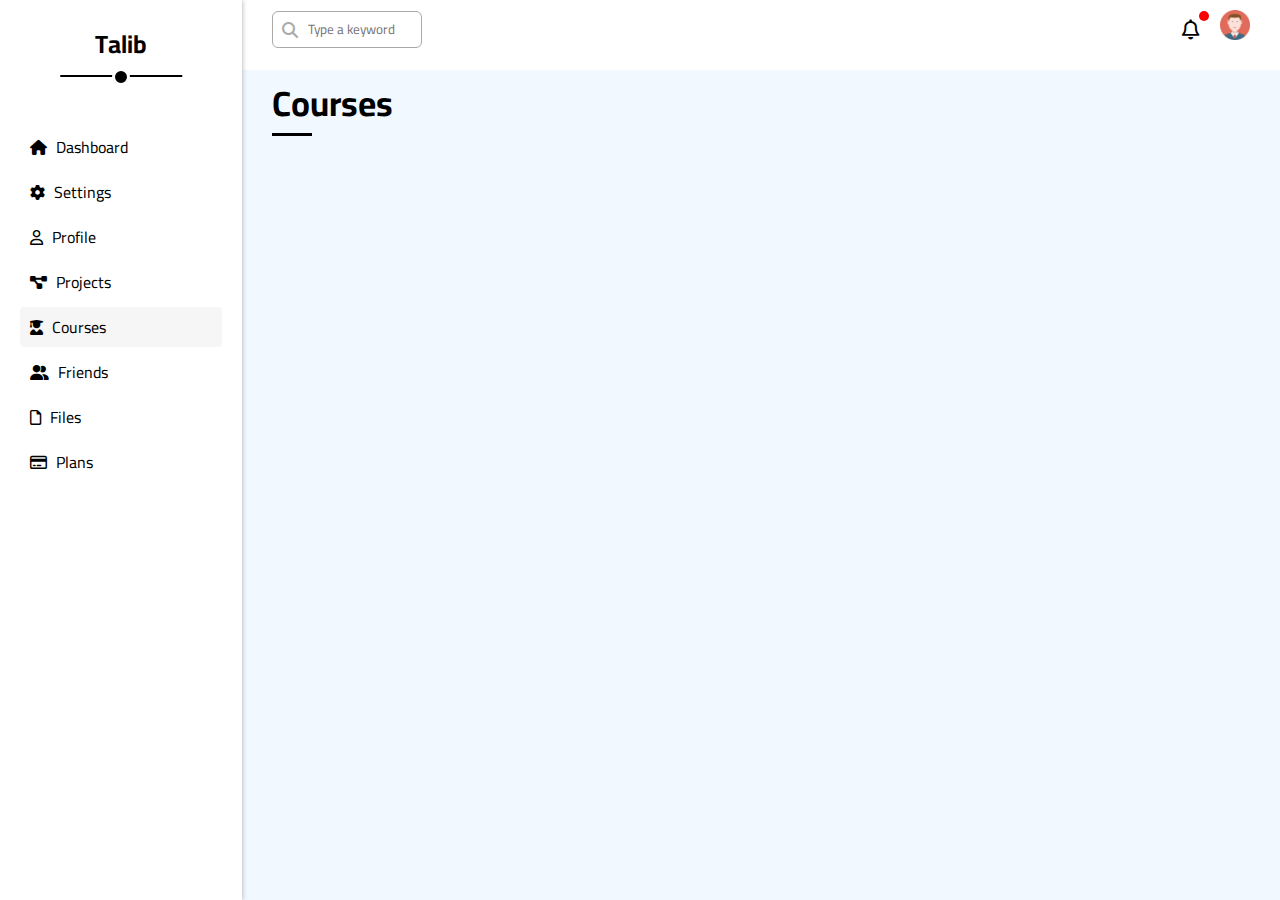
==== courses.html @ 5d0ced32 "Add files via upload" ====
<!DOCTYPE html>
<html lang="en">

<head>
    <meta charset="UTF-8">
    <meta http-equiv="X-UA-Compatible" content="IE=edge">
    <meta name="viewport" content="width=device-width, initial-scale=1.0">
    <!-- SEO -->
    <meta name="description" content="Get all of the best movies, TV shows, and sports channels
         from the BBC, ITV, CBS, FOX, etc. Our list of top UK and US live 
         streams for online TV, via your PC, tablet, mobile, or Xbox. ">
    <!-- FONT AWESOME -->
    <link rel="stylesheet" href="./css/all.min.css">
    <!-- GOOGLE FONT -->
    <link rel="preconnect" href="https://fonts.googleapis.com">
    <link rel="preconnect" href="https://fonts.gstatic.com" crossorigin>
    <link href="https://fonts.googleapis.com/css2?family=Cairo:wght@200;300;400;500;600;700;800;900;1000&display=swap"
        rel="stylesheet">
    <!-- CSS FILE -->
    <link rel="stylesheet" href="./css/style.css">
    <title>Dashboard</title>
</head>

<body>
    <!--  HEADER -->
        <header>
                <div class="search-bar">
                    <i class="fa-solid fa-magnifying-glass"></i>
                    <input type="text" placeholder="Type a keyword">
                </div>
                <div class="noti">
                    <a href="">
                        <i class="fa-regular fa-bell"></i>
                    </a>
                    <a href="">
                        <img style="width: 30px;" src="images/avatar.png" alt="">
                    </a>

                </div>
        </header>
    <!--  HEADER -->

     <!-- ASIDE -->
        <aside>
                    <a href="#" class="logo">talib</a>
                    <ul class="nav">
                        <li>
                            <a href="index.html">
                                <i class="fa-solid fa-house"></i>
                                <span>dashboard</span>
                                </a>
                        </li>
                        <li>
                            <a href="settings.html">
                                <i class="fa-solid fa-gear"></i>
                                <span>settings</span>
                            </a>
                        </li>
                        <li>
                            <a href="profile.html">
                                <i class="fa-regular fa-user"></i>
                                <span>profile</span>
                            </a>
                        </li>
                        <li>
                            <a href="projects.html">
                                <i class="fa-solid fa-diagram-project"></i>
                                <span>projects</span>
                            </a>
                        </li>
                        <li class="active">
                            <a href="courses.html">
                                <i class="fa-solid fa-user-graduate"></i>
                                <span>courses</span>
                            </a>
                        </li>
                        <li>
                            <a href="friends.html">
                                <i class="fa-solid fa-user-group"></i>
                                <span>friends</span>
                            </a>
                        </li>
                        <li>
                            <a href="files.html">
                                <i class="fa-regular fa-file"></i>
                                <span>files</span>
                            </a>
                        </li>
                        <li>
                            <a href="plans.html">
                                <i class="fa-regular fa-credit-card"></i>
                                <span>plans</span>
                            </a>
                        </li>
                    </ul>
        </aside>
    <!-- ASIDE -->        

    <!-- MAIN -->
    <main>
        <h1>courses</h1>
    </main>
    <!-- MAIN -->

    <!-- FOOTER -->
    
    <!-- FOOTER -->

</body>

</html>
---- css/style.css ----
/* variales */
:root {
    --main-bg: rgba(0, 119, 255, 0.055) ;
    --blue-color: #0075ff;
    --blue-alt-color: #0d69d5;
    --orange-color: #f59e0b;
    --green-color: #22c55e;
    --red-color: #f44336;
    --grey-color: #888;
    --p-color: #888;
    --eee-color: #eee;
    --main-transition: .6s ease ;
}

/* Go to Top */
@media (min-width:1440px) {
    .go-up a {
        display: flex;
        justify-content: center;
        align-items: center;
        color: white;
        background-color: var(--mainColor);
        width: 40px;
        height: 40px;
        position: fixed;
        right: 30px;
        bottom: 10px;
        border-radius: 50%;
        -webkit-border-radius: 50%;
        -moz-border-radius: 50%;
        -ms-border-radius: 50%;
        -o-border-radius: 50%;
    }
    .go-up a  i {
        color: white;
        font-size: 20px;
    }
}
@media (max-width:1439px) {
    .go-up a  i {
        display: none;
    }
}
/* Go to Top */

/* global rules */
* {
    box-sizing: border-box;
    margin: 0;
    padding: 0;
    font-family: 'Cairo', sans-serif;
}

html {
    scroll-behavior: smooth;
}

a {
    text-decoration: none;
}

ul {
    list-style: none;
}

input,
textarea {
    outline: none;
    border: none;
    resize: none;
}

::-webkit-scrollbar {
    width: 15px;
}
::-webkit-scrollbar-track {
    background-color: white;
}
::-webkit-scrollbar-thumb {
    background-color: var(--blue-color);
    transition: var(--main-transition);
    -webkit-transition: var(--main-transition);
    -moz-transition: var(--main-transition);
    -ms-transition: var(--main-transition);
    -o-transition: var(--main-transition);
}
::-webkit-scrollbar-thumb:hover {
    background-color: var(--blue-alt-color);
}

/* component */

body {
    display: grid;
    grid-template-columns: repeat(10 , auto);
    grid-template-rows: repeat(auto-fill , 70px);
}

/* header */
header {
    display: flex;
    align-items: center;
    justify-content: space-between;
    grid-area: 1/2/2/11;
    padding: 10px 30px;
    height: fit-content;
    background-color: white;
}
@media (max-width:580px) {
    header {
        padding: 10px 10px;
    }
}
header .search-bar {
    position: relative;
}
header .search-bar i {
    position: absolute;
    left: 10px;
    top: 50%;
    transform: translateY(-50%);
    z-index: 10;
    -webkit-transform: translateY(-50%);
    -moz-transform: translateY(-50%);
    -ms-transform: translateY(-50%);
    -o-transform: translateY(-50%);
    color: #aaa;
}
header .search-bar input {
    border-radius: 6px;
    -webkit-border-radius: 6px;
    -moz-border-radius: 6px;
    -ms-border-radius: 6px;
    -o-border-radius: 6px;
    border: 1px solid #aaa;
    outline: none;
    padding: 5px 5px 5px 35px;
    position: relative;
    transition: .5s ease;
    -webkit-transition: .5s ease;
    -moz-transition: .9s ease;
    -ms-transition: .5s ease;
    -o-transition: .5s ease;
    background-color: white;
    width: 150px;
}
@media (min-width:390px) {
    header .search-bar input:focus {
        width: 200px;  
    }
}
header .search-bar input:focus::placeholder {
    color: transparent;
}
header .noti {
    display: flex;
    align-items: center;
}
header .noti a:first-child {
    text-decoration: none;
    color: black;
    font-size: 20px;
    position: relative;
}
header .noti a:first-child::before {
    content: "";
    position: absolute;
    right: -50%;
    top: 0;
    width: 10px;
    height: 10px;
    background-color: red;
    border-radius: 50%;
    -webkit-border-radius: 50%;
    -moz-border-radius: 50%;
    -ms-border-radius: 50%;
    -o-border-radius: 50%;
}
header .noti a img {
    margin-left: 20px;
}
/* header */

/* aside */
aside {
    grid-area: 1/1/11/2;
    padding: 20px;
    box-shadow: 0 0 5px #aaa;
    min-height: 100vh;
    position: relative;
    background-color: white;

}
@media (max-width:767px) {
    aside  {
        padding: 10px;
    }
}
aside a.logo  {
    position: relative;
    color: black;
    text-align: center;
    display: block;
    text-decoration: none;
    text-transform: capitalize;
    font-weight: bold;
    font-size: 25px;
    padding-bottom: 10px;
    margin-bottom: 50px;
}
@media (max-width:767px) {
    aside a.logo  {
        font-size: 14px;
        margin-bottom: 10px;
    }
}
aside a.logo::before,
aside a.logo::after {
    content: "";
    position: absolute;
    left: 50%;
    bottom: 0%;
    transform: translateX(-50%);
    -webkit-transform: translateX(-50%);
    -moz-transform: translateX(-50%);
    -ms-transform: translateX(-50%);
    -o-transform: translateX(-50%);
}
aside a.logo::before{
    width: 60%;
    height: 2px;
    background-color: black;
}
aside a.logo::after{
    width: 12px;
    height: 12px;
    border-radius: 50%;
    -webkit-border-radius: 50%;
    -moz-border-radius: 50%;
    -ms-border-radius: 50%;
    -o-border-radius: 50%;
    background-color: black;
    transform: translate(-50% , 50%);
    -webkit-transform: translate(-50% , 50%);
    -moz-transform: translate(-50% , 50%);
    -ms-transform: translate(-50% , 50%);
    -o-transform: translate(-50% , 50%);
    border: 3px solid white;
}
@media (max-width:767px) {
    aside a.logo::before,
    aside a.logo::after  {
        display: none;
    }
}
aside ul.nav li {
    margin-bottom: 5px;
}

aside ul.nav li a {
    display: block;
    width: 100%;
    height: 100%;
    color: black;
    text-transform: capitalize;
    padding: 5px 10px;
    transition: .5s;
    -webkit-transition: .5s;
    -moz-transition: .5s;
    -ms-transition: .5s;
    -o-transition: .5s;
    border-radius: 4px;
    -webkit-border-radius: 4px;
    -moz-border-radius: 4px;
    -ms-border-radius: 4px;
    -o-border-radius: 4px;
}
@media (max-width:767px) {
    aside ul.nav li a  {
        padding: 0;
        text-align: center;
        width: 70%;
        margin: auto;
    }
}
aside ul.nav li a:hover {
    background-color: #f6f6f6;
}
aside ul.nav li.active a {
    background-color: #f6f6f6;
}

@media (max-width:767px) {
    aside ul.nav li a span {
        display: none;
    }
}

aside ul.nav li a i {
    margin-right: 5px;
    font-size: 15px;
}
@media (max-width:767px) {
    aside ul.nav li a i {
        margin: 0;
    }
}
/* aside */

/* main */
main {
    grid-area: 2/2/11/11;
    padding: 0 30px;
    background-color: var(--main-bg);
    overflow: hidden;
}
@media (max-width:580px) {
    main {
        padding: 0 10px;
    }
}
main h1 {
    position: relative;
    text-transform: capitalize;
    width: fit-content;
    font-size: 35px;
    margin-bottom: 30px;
}
main h1::before {
    content: "";
    width: 40px;
    height: 3px;
    background-color: black;
    position: absolute;
    left: 0;
    bottom: 0;
}
/* main ( dash ) */
main.dash .container {
    display: grid;
    grid-template-columns: repeat(auto-fill,minmax(450px ,1fr));
    gap: 20px;
}
@media (max-width:580px) {
    main.dash .container {
        grid-template-columns: repeat(auto-fill,minmax(250px ,1fr)); 
    }
}
main.dash .box {
    background-color: white;
    overflow: hidden;
    position: relative;
}
main.dash .box .text {
    margin-bottom: 30px;
}
main.dash .box .text h2 {
    text-transform: capitalize;
    font-size: 25px;
}
@media (max-width:580px) {
    main.dash .box .text h2 {
        font-size: 20px;
    }  
}
main.dash .box .text span {
    text-transform: capitalize;
    color: var(--p-color);
}
/* welcome  */
main.dash .container .box div.welcome {
    display: flex;
    justify-content: space-between;
    background-color: var(--eee-color);
    padding: 20px 20px 5px ;
    position: relative;
}
main.dash .container .box .welcome img.welcome {
    max-width: 200px;
}
@media (max-width:580px) {
    main.dash .container .box .welcome img.welcome {
        display: none;
    }
}
main.dash .container .box .welcome img.avatar {
    max-width: 64px;
    position: absolute;
    top: calc(100% - 32px);
    border: 4px solid white;
    
}
@media (max-width:580px) {
    main.dash .container .box .welcome img.avatar {
        left: 50%;
        transform: translateX(-50%);
    }
}
main.dash .container .box .info  {
    display: flex;
    justify-content: space-around;
    flex-wrap: wrap;
    text-align: center;
    margin: 60px 0 20px;
    padding: 20px 0;
    border-top: 1px solid var(--eee-color);
    border-bottom: 1px solid var(--eee-color);
    text-transform: capitalize;
}
@media (max-width:580px) {
    main.dash .container .box .info {
        flex-direction: column;
        row-gap: 20px;
    }
}
main.dash .container .box .info .unit h4 {
    font-weight: 600;
    letter-spacing: 1px;
}
main.dash .container .box .info .unit span {
    color: var(--p-color);
    font-weight: 400;
}
@media (max-width:580px) {
    main.dash .container .box .info .unit span {
    text-align: center;
    display: block;
    }
}
main.dash .container .box > a {
    display: block;
    text-align: end;
    width: fit-content;
    padding: 0px 10px ;
    margin: 0 30px 10px auto ;
    text-transform: capitalize;
    color: white;
    background-color: var(--blue-color);
    transition: var(--main-transition);
    -webkit-transition: var(--main-transition);
    -moz-transition: var(--main-transition);
    -ms-transition: var(--main-transition);
    -o-transition: var(--main-transition);
}
main.dash .container .box > a:hover {
    background-color: var(--blue-alt-color);
}

/* welcome  */
/* quick draft */
main.dash .container .box form {
    display: flex;
    flex-direction: column;
}
main.dash .container .box form *{
    background-color: var(--eee-color);
    margin-bottom: 20px;
    padding: 5px 10px;
}
main.dash .container .box form textarea{
    min-height: 180px;
}
main.dash .container .box .save {
    margin-right: 0;
}
/* quick draft */
/* yearly targets */
main.dash .container .box .content {
    margin-bottom: 20px;
}
main.dash .container .box .content .card {
    display: flex;
    margin-bottom: 20px;
}
main.dash .container .box .content .card i {
    width: 80px;
    height: 80px;
    margin-right: 20px;
    font-size: 20px;
    font-weight: 900;
}
main.dash .container .box .content .card i.money {
    color: var(--blue-color);
    background-color: rgb(0 117 255 / 20%);
}
main.dash .container .box .content .card i.projects {
    color: var(--orange-color);
    background-color: rgb(245 158 11 / 20%);
}
main.dash .container .box .content .card i.team {
    color: var(--green-color);
    background-color: rgb(34 197 94 / 20%);
}
main.dash .container .box .content .card .yt-info {
    text-transform: capitalize;
    flex: 1;
}
main.dash .container .box .content .card .yt-info h3 {
    color: var(--p-color);
    font-size: 14px;
    font-weight: 600;
}
main.dash .container .box .content .card .yt-info span {
    display: block;
    font-weight: 700;
    font-size: 17px;
}

main.dash .container .box .content .card .yt-info .all {
    width: 100%;
    height: 5px;
}
main.dash .container .box .content .card .yt-info .all .some {
    position: relative;
    height: 100%;
}
main.dash .container .box .content .card .yt-info .all .some::before {
    content: attr(data-);
    position: absolute;
    right: -14px;
    top: -34px;
    padding: 0 5px;
    color: white;
    font-size: 12px;
    border-radius: 4px;
    -webkit-border-radius: 4px;
    -moz-border-radius: 4px;
    -ms-border-radius: 4px;
    -o-border-radius: 4px;
}
main.dash .container .box .content .card .yt-info .all .some[data-="80%"]::before{
    background-color: var(--blue-color);
}
main.dash .container .box .content .card .yt-info .all .some[data-="55%"]::before{
    background-color: var(--orange-color);
}
main.dash .container .box .content .card .yt-info .all .some[data-="75%"]::before{
    background-color: var(--green-color);
}
main.dash .container .box .content .card .yt-info .all .some::after {
    content: "";
    position: absolute;
    bottom: 7px;
    right: -4px;
    border-width: 5px;
    border-style: solid;
}
main.dash .container .box .content .card .yt-info .all .some[data-="80%"]::after{
    border-color: var(--blue-color) transparent transparent transparent;
}
main.dash .container .box .content .card .yt-info .all .some[data-="55%"]::after{
    border-color: var(--orange-color) transparent transparent transparent;
}
main.dash .container .box .content .card .yt-info .all .some[data-="75%"]::after{
    border-color: var(--green-color) transparent transparent transparent;
}
/* yearly targets */

/* tickets statistic */
main.dash .container .box .stats {
    display: flex;
    flex-wrap: wrap;
    gap: 10px;
}
main.dash .container .box .stats .ticket {
    width: calc(50% - 10px);
    border: 1px solid #ccc;
    text-align: center;
    padding: 20px 0;
}
@media (max-width:767px) {
    main.dash .container .box .stats .ticket {
        width: 100%;
    }
}
main.dash .container .box .stats .ticket span {
    display: block;
}
main.dash .container .box .stats .ticket span.num {
    font-size: 25px;
    font-weight: bold;
}
main.dash .container .box .stats .ticket span.caption {
    text-transform: capitalize;
    color: var(--p-color);
}
/* tickets statistic */
/* latest news */
main.dash .container .box .lines .news {
    display: flex;
    align-items: center;
    padding-top: 15px;
    padding-bottom: 15px;
    border-bottom: 1px solid var(--eee-color);
}
@media (max-width:580px) {
    main.dash .container .box .lines .news {
        flex-direction: column;
    }
}
main.dash .container .box .lines .news:first-child {
    padding-top: 0;
}
main.dash .container .box .lines .news:last-child {
    border-bottom: none;
    padding-bottom: 0;
}
main.dash .container .box .lines .news img {
    width: 100px;
    margin-right: 20px;
    border-radius: 6px;
    -webkit-border-radius: 6px;
    -moz-border-radius: 6px;
    -ms-border-radius: 6px;
    -o-border-radius: 6px;
}
@media (max-width:580px) {
    main.dash .container .box .lines .news img {
        margin-right: 0;
        margin-bottom: 5px;
    }
}
main.dash .container .box .lines .news .text {
    text-transform: capitalize;
    margin: 0;
    line-height: 1.5 ;
    
}
@media (max-width:580px) {
    main.dash .container .box .lines .news .text {
        text-align: center;
        margin-bottom: 20px;
    }
}
main.dash .container .box .lines .news .text span {
    font-weight: 400;
}
main.dash .container .box .lines .news .pub-time {
    margin: 0 0 0 auto;
    padding: 0 10px;
    background-color: var(--eee-color);
    border-radius: 6px;
    -webkit-border-radius: 6px;
    -moz-border-radius: 6px;
    -ms-border-radius: 6px;
    -o-border-radius: 6px;
    text-transform: capitalize;
    font-size: 14px;
}
@media (max-width:580px) {
    main.dash .container .box .lines .news .pub-time {
        margin: 0;
    }
}
/* latest news */
/* latest tasks */
main.dash .container .box .tasks .task {
    display: flex;
    justify-content: space-between;
    align-items: center;
    padding-top: 10px;
    padding-bottom: 10px;
    border-bottom: 1px solid var(--eee-color);
}
main.dash .container .box .tasks .task:first-child {
    padding-top: 0;
}
main.dash .container .box .tasks .task:last-child {
    border-bottom: none;
    padding-bottom: 0;
}
main.dash .container .box .tasks .task.done {
    opacity: .3;
}
main.dash .container .box .tasks .task .title {
    text-transform: capitalize;
    line-height: 1.5;
}
main.dash .container .box .tasks .task .title h3 {
    font-size: 17px;
}
main.dash .container .box .tasks .task .title span {
    color: var(--p-color);
    font-size: 18px;
    font-weight: 500;
}
main.dash .container .box .tasks .task.done .title h3,
main.dash .container .box .tasks .task.done .title span {
    text-decoration: line-through;
}
main.dash .container .box .tasks .task i {
    transition: .3s;
    -webkit-transition: .3s;
    -moz-transition: .3s;
    -ms-transition: .3s;
    -o-transition: .3s;
    cursor: pointer;
}
main.dash .container .box .tasks .task i:hover {
    color: var(--red-color);
}
/* latest tasks */
/* top search items */
main.dash .container .box .table {
    display: flex;
    justify-content: space-between;
}

main.dash .container .box .table .col h3 {
    font-weight: normal;
    color: var(--p-color);
    margin-bottom: 20px;
    text-transform: capitalize;
}
main.dash .container .box .table .col span {
    display: block;
    margin-bottom: 20px;
    text-transform: capitalize;
    font-weight: 600;
}
main.dash .container .box .table .col-left span  {
    background-color: var(--eee-color);
    width: fit-content;
    margin-left: auto;
    margin-right: 0;
    padding: 0 10px;
    border-radius: 6px;
    -webkit-border-radius: 6px;
    -moz-border-radius: 6px;
    -ms-border-radius: 6px;
    -o-border-radius: 6px;
    height: 30px;
    font-size: 14px;
    display: flex;
    align-items: center;
}
/* top search items */
/* latest uploads */
main.dash .container .box .files .file {
    align-items: center;
    padding: 10px 0 ;
    border-bottom: 1px solid var(--eee-color);
}
main.dash .container .box .files .file:first-child {
    padding-top: 0;
}
main.dash .container .box .files .file:last-child {
    border-bottom: none;
}
main.dash .container .box .files .file img {
    max-width: 40px;
    margin-right: 30px;
}
main.dash .container .box .files .file .file-info {
    line-height: 1.1;
    
}
main.dash .container .box .files .file .file-info h3 {
    font-weight: normal;
    font-size: 17px;
}
main.dash .container .box .files .file .file-info span {
    color: var(--p-color);
    text-transform: capitalize;
}
main.dash .container .box .files .file span.file-size {
    display: block;
    margin-left: auto;
    margin-right: 0;
    padding: 0 10px;
    background-color: var(--eee-color);
    height: 30px;
    font-size: 14px;
}
/* latest uploads */
/* last project progress */
main.dash .container .box .project {
    display: flex;
    justify-content: space-between;
}
main.dash .container .box .project .progress {
    position: relative;
}
main.dash .container .box .project .progress::before {
    content: "";
    position: absolute;
    left: 14px;
    width: 2px;
    height: 97%;
    background-color: var(--blue-color);
}
main.dash .container .box .project .progress span {
    position: relative;
    display: block;
    margin-bottom: 20px;
    text-transform: capitalize;
    padding-left: 40px;
    font-weight: 600;
    height: 30px;
}
@media (max-width:365px) {
    main.dash .container .box .project .progress span  {
        font-size: 12px;
    }
}
main.dash .container .box .project .progress span:last-child {
    margin-bottom: 0;
}
main.dash .container .box .project .progress span::before,
main.dash .container .box .project .progress span::after {
    content: "";
    position: absolute;
    border-radius: 50%;
    -webkit-border-radius: 50%;
    -moz-border-radius: 50%;
    -ms-border-radius: 50%;
    -o-border-radius: 50%;
}
main.dash .container .box .project .progress span::before {
    left: 0;
    width: 25px;
    height: 25px;
    background-color: white;
    border: 2px solid var(--blue-color);
}
main.dash .container .box .project .progress span::after {    
    left: 4px;
    bottom: 5px;
    width: 21px;
    height: 21px;
    background-color: var(--blue-color);
}
main.dash .container .box .project .progress span:nth-child(4):after {
    animation: prog .9s alternate infinite linear ;
    -webkit-animation: prog .9s alternate infinite linear ;
    animation-delay: .6s;
}
@keyframes prog {
    100% {
        opacity: .2;
    }
}
main.dash .container .box .project .progress span:last-child:after {
    display: none;
}
main.dash .container .box .project img{
    display: none;
}
@media (min-width:580px) {
    main.dash .container .box .project img {
        display: block;
        max-width: 160px;
        opacity: .1;
        align-self: flex-end;
    }
}
/* last project progress */
/* reminds */
main.dash .container .box ul.group li {
    position: relative;
    padding-left: 60px;
    margin-bottom: 20px;
    line-height: 1.4;
}
main.dash .container .box ul.group li::before,
main.dash .container .box ul.group li:after {
    content: "";
    position: absolute;
}
main.dash .container .box ul.group li::before {
    left: 0;
    top: 50%;
    transform: translateY(-50%);
    width: 16px;
    height: 16px;
    border-radius: 50%;
    -webkit-border-radius: 50%;
    -moz-border-radius: 50%;
    -ms-border-radius: 50%;
    -o-border-radius: 50%;
    -webkit-transform: translateY(-50%);
    -moz-transform: translateY(-50%);
    -ms-transform: translateY(-50%);
    -o-transform: translateY(-50%);
}
main.dash .container .box ul.group li:after {
    left: 30px;
    top: 0;
    height: 100%;
    width: 2px;
}
main.dash .container .box ul.group li:first-child::before ,
main.dash .container .box ul.group li:first-child:after {
    background-color: var(--blue-color);
}
main.dash .container .box ul.group li:nth-child(2)::before ,
main.dash .container .box ul.group li:nth-child(2):after {
    background-color: var(--green-color);
}
main.dash .container .box ul.group li:nth-child(3)::before ,
main.dash .container .box ul.group li:nth-child(3):after {
    background-color: var(--orange-color);
}
main.dash .container .box ul.group li:last-child::before ,
main.dash .container .box ul.group li:last-child:after {
    background-color: var(--red-color);
}
@media (max-width:365px) {
    main.dash .container .box ul.group li {
        font-size: 14px;
    } 
}
main.dash .container .box ul.group li h3 {
    font-weight: 600;
    text-transform: capitalize;
}

main.dash .container .box ul.group li span {
    color: var(--p-color);
}
/* reminds */
/* latest post */
main.dash .container .box .post .user {
    display: flex;
    align-items: center;
    padding-bottom: 20px;
}
main.dash .container .box .post .user img {
    max-width: 48px ;
    margin-right: 20px;
}
main.dash .container .box .post .user .name {
    text-transform: capitalize;
    line-height: 1.5;
}
main.dash .container .box .post .user .name h3{
    font-weight: 600 ;
}
main.dash .container .box .post .user .name span{
    color: var(--p-color);
    font-weight: 600 ;
    font-size: 17px;
}
main.dash .container .box .post .content p {
    padding: 20px 0;
    border-top: 1px solid var(--eee-color);
    border-bottom: 1px solid var(--eee-color);
    font-size: 17px;
    word-spacing: 1px;
}
@media (max-width:580px) {
    main.dash .container .box .post .content p {
        text-align: center;
    }
}
main.dash .container .box .post .react {
    display: flex;
    justify-content: space-between;
    color: var(--p-color);
    font-weight: 600;
    font-size: 18px;
}
main.dash .container .box .post .react .heart,
main.dash .container .box .post .react .comment {
    transition: var(--main-transition);
    -webkit-transition: var(--main-transition);
    -moz-transition: var(--main-transition);
    -ms-transition: var(--main-transition);
    -o-transition: var(--main-transition);
    cursor: pointer;
}
main.dash .container .box .post .react .heart:hover {
    color: var(--red-color);
}
main.dash .container .box .post .react .comment:hover {
    color: var(--blue-color);
}
/* latest post */
/* social media stats */
main.dash .container .box .social .plat {
    display: flex;
    align-items: center;
    margin-bottom: 10px;
    text-transform: capitalize;
}
@media (max-width:580px) {
    main.dash .container .box .social .plat {
        flex-direction: column;
        padding: 10px;
    }
}
main.dash .container .box .social .plat i {
    margin-right: 20px;
    font-size: 30px;
    color: white;
    width: 60px;
    height: 60px;
    transition: var(--main-transition);
    -webkit-transition: var(--main-transition);
    -moz-transition: var(--main-transition);
    -ms-transition: var(--main-transition);
    -o-transition: var(--main-transition);
}
@media (max-width:580px) {
    main.dash .container .box .social .plat i {
        margin-right: 0;
    }
}
main.dash .container .box .social .plat i:hover {
    transform: rotate(5deg);
    -webkit-transform: rotate(5deg);
    -moz-transform: rotate(5deg);
    -ms-transform: rotate(5deg);
    -o-transform: rotate(5deg);
}
main.dash .container .box .social .plat span {
    font-weight: 600;
}
main.dash .container .box .social .plat a {
    display: block;
    margin: 0 20px 0 auto;
    padding: 0 10px;
    color: white;
    border-radius: 6px;
    -webkit-border-radius: 6px;
    -moz-border-radius: 6px;
    -ms-border-radius: 6px;
    -o-border-radius: 6px;
    font-size: 14px;
}
@media (max-width:580px) {
    main.dash .container .box .social .plat a {
        margin: 0;
    }
}
/* social media stats */
/* table */
main.dash .p-table {
    margin-top: 20px;
}
main.dash .p-table .table-overflow {
    overflow-x: scroll;
}
main.dash .p-table table.t-project {
    min-width: 750px;
    width: 100%;
    overflow-x: scroll;
    text-transform: capitalize;
    font-weight: 500;
    border: 1px solid var(--eee-color);
    border-spacing: 0;
}
main.dash .p-table table.t-project thead th {
    background-color: var(--eee-color);
    padding: 10px 20px;
    text-align: start;
}
main.dash .p-table table.t-project tbody tr  {
    transition: var(--main-transition);
    -webkit-transition: var(--main-transition);
    -moz-transition: var(--main-transition);
    -ms-transition: var(--main-transition);
    -o-transition: var(--main-transition);
}
main.dash .p-table table.t-project tbody tr:hover  {
    background-color: #f4433608;
}
main.dash .p-table table.t-project tbody tr td  {
    padding: 15px 10px;
    border-bottom: 1px solid var(--eee-color);
    border-right: 1px solid var(--eee-color);
}
main.dash .p-table table.t-project tbody tr td span  {
    padding: 0 10px;
    font-size: 14px;
    color: white;   
}
main.dash .p-table table.t-project tbody tr .team img {
    max-width: 30px;
    border-radius: 50%;
    -webkit-border-radius: 50%;
    -moz-border-radius: 50%;
    -ms-border-radius: 50%;
    -o-border-radius: 50%;
    border: 2px solid white;
    margin-right: -20px;
}
/* table */
/* main ( dash ) */
/* main */
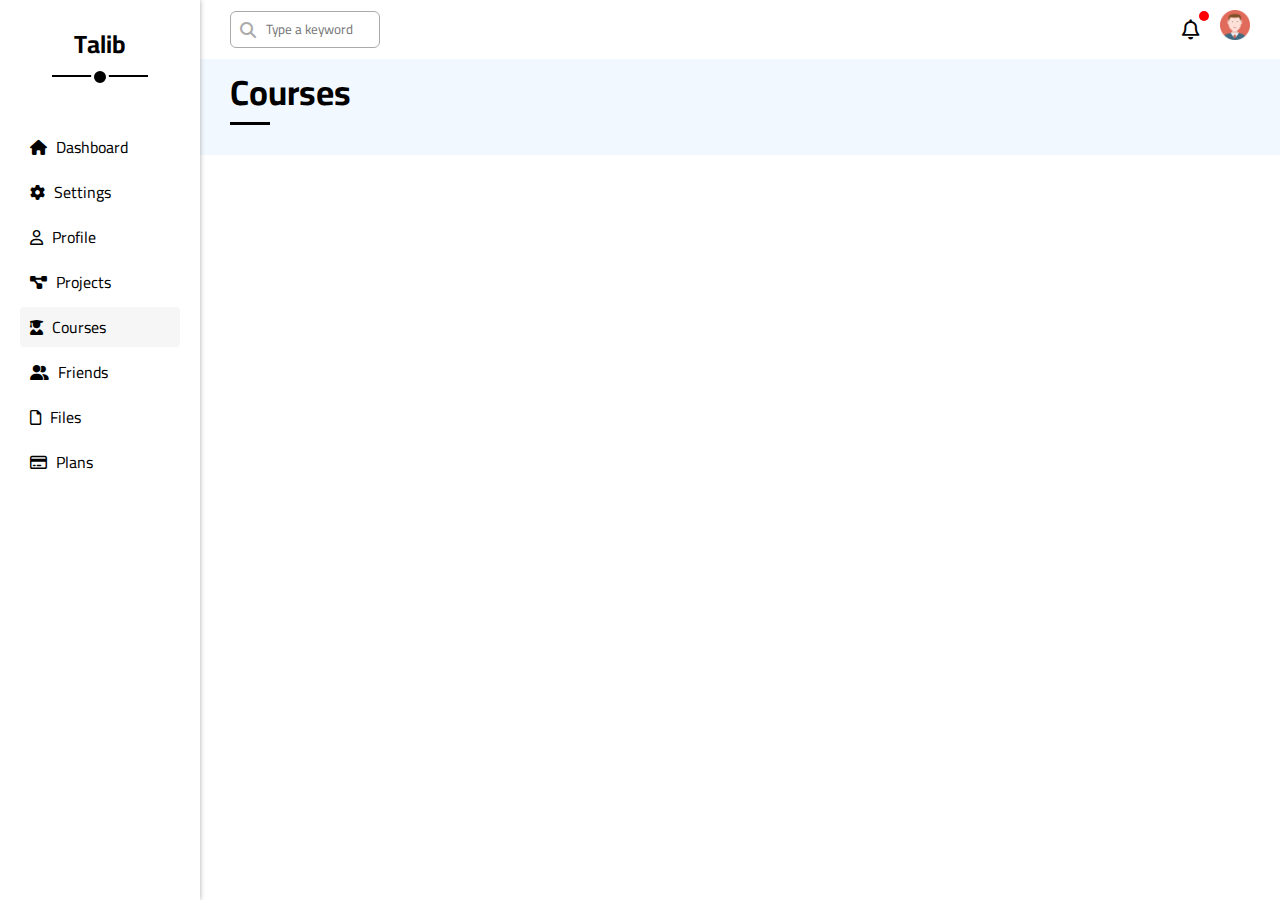
==== commit fe69744f: "Add files via upload" ====
--- a/courses.html
+++ b/courses.html
@@ -22,24 +22,6 @@
 </head>
 
 <body>
-    <!--  HEADER -->
-        <header>
-                <div class="search-bar">
-                    <i class="fa-solid fa-magnifying-glass"></i>
-                    <input type="text" placeholder="Type a keyword">
-                </div>
-                <div class="noti">
-                    <a href="">
-                        <i class="fa-regular fa-bell"></i>
-                    </a>
-                    <a href="">
-                        <img style="width: 30px;" src="images/avatar.png" alt="">
-                    </a>
-
-                </div>
-        </header>
-    <!--  HEADER -->
-
      <!-- ASIDE -->
         <aside>
                     <a href="#" class="logo">talib</a>
@@ -96,15 +78,30 @@
         </aside>
     <!-- ASIDE -->        
 
-    <!-- MAIN -->
-    <main>
-        <h1>courses</h1>
-    </main>
-    <!-- MAIN -->
+    <div class="header-main">
+        <!--  HEADER -->
+        <header>
+            <div class="search-bar">
+                <i class="fa-solid fa-magnifying-glass"></i>
+                <input type="text" placeholder="Type a keyword">
+            </div>
+            <div class="noti">
+                <a href="">
+                    <i class="fa-regular fa-bell"></i>
+                </a>
+                <a href="">
+                    <img style="width: 30px;" src="images/avatar.png" alt="">
+                </a>
 
-    <!-- FOOTER -->
-    
-    <!-- FOOTER -->
+            </div>
+        </header>
+        <!--  HEADER -->
+        <!-- MAIN -->
+        <main>
+            <h1>courses</h1>
+        </main>
+        <!-- MAIN -->
+        </div>
 
 </body>
 
--- a/css/style.css
+++ b/css/style.css
@@ -9,6 +9,7 @@
     --grey-color: #888;
     --p-color: #888;
     --eee-color: #eee;
+    --ccc-color: #ccc;
     --main-transition: .6s ease ;
 }
 
@@ -91,17 +92,20 @@
 /* component */
 
 body {
-    display: grid;
-    grid-template-columns: repeat(10 , auto);
-    grid-template-rows: repeat(auto-fill , 70px);
-}
+    display: flex;
+}
+
+.header-main {
+    flex-grow: 1;
+    min-height: 100vh;
+}
+
 
 /* header */
 header {
     display: flex;
     align-items: center;
     justify-content: space-between;
-    grid-area: 1/2/2/11;
     padding: 10px 30px;
     height: fit-content;
     background-color: white;
@@ -183,17 +187,17 @@
 
 /* aside */
 aside {
-    grid-area: 1/1/11/2;
     padding: 20px;
     box-shadow: 0 0 5px #aaa;
     min-height: 100vh;
+    min-width: 200px;
     position: relative;
     background-color: white;
-
 }
 @media (max-width:767px) {
     aside  {
-        padding: 10px;
+        padding: 5px;
+        min-width: fit-content;
     }
 }
 aside a.logo  {
@@ -279,7 +283,6 @@
     aside ul.nav li a  {
         padding: 0;
         text-align: center;
-        width: 70%;
         margin: auto;
     }
 }
@@ -335,38 +338,44 @@
     left: 0;
     bottom: 0;
 }
-/* main ( dash ) */
-main.dash .container {
+main .container {
     display: grid;
     grid-template-columns: repeat(auto-fill,minmax(450px ,1fr));
     gap: 20px;
-}
-@media (max-width:580px) {
-    main.dash .container {
+    margin-bottom: 20px;
+}
+@media (max-width:580px) {
+    main .container {
         grid-template-columns: repeat(auto-fill,minmax(250px ,1fr)); 
     }
 }
-main.dash .box {
+main .box {
     background-color: white;
     overflow: hidden;
     position: relative;
 }
-main.dash .box .text {
-    margin-bottom: 30px;
-}
-main.dash .box .text h2 {
+main .box > .text {
+    margin-bottom: 20px;
+}
+@media (max-width:991px) {
+    main .box > .text {
+        text-align: center;
+    } 
+}
+main .box .text h2 {
     text-transform: capitalize;
     font-size: 25px;
 }
 @media (max-width:580px) {
-    main.dash .box .text h2 {
+    main .box .text h2 {
         font-size: 20px;
     }  
 }
-main.dash .box .text span {
+main .box .text span {
     text-transform: capitalize;
     color: var(--p-color);
 }
+/* main ( dash ) */
 /* welcome  */
 main.dash .container .box div.welcome {
     display: flex;
@@ -1036,7 +1045,7 @@
 /* social media stats */
 /* table */
 main.dash .p-table {
-    margin-top: 20px;
+    margin-bottom: 20px;
 }
 main.dash .p-table .table-overflow {
     overflow-x: scroll;
@@ -1087,5 +1096,686 @@
 }
 /* table */
 /* main ( dash ) */
-/* main */
-
+
+/* main ( settings ) */
+/* site control */
+main.settings  .control .web-control {
+    display: flex;
+    justify-content: space-between;
+    align-items: center;
+    margin-bottom: 20px;
+}
+main.settings .control .web-control .text {
+    display: flex;
+    flex-direction: column;
+    text-transform: capitalize;
+    margin: 0;
+}
+main.settings .text span.title,
+main.settings .text span.explain {
+    display: block;
+}
+main.settings .text span.title {
+    font-weight: 500;
+    color: black;
+}
+main.settings .text span.explain {
+    color: var(--p-color);
+    font-size: 14px;
+}
+main.settings label.toggle .switch {
+    width: 80px;
+    height: 30px;
+    background-color: var(--ccc-color);
+    border-radius: 34px;
+    -webkit-border-radius: 34px;
+    -moz-border-radius: 34px;
+    -ms-border-radius: 34px;
+    -o-border-radius: 34px;
+    position: relative;
+    cursor: pointer;
+    transition: .3s;
+    -webkit-transition: .3s;
+    -moz-transition: .3s;
+    -ms-transition: .3s;
+    -o-transition: .3s;
+}
+main.settings label.toggle .switch:before {
+    content: "\f00d";
+    font-family: "font awesome 5 free";
+    font-weight: 900;
+    display: flex;
+    align-items: center;
+    justify-content: center;
+    color: var(--ccc-color);
+    position: absolute;
+    top: 5px;
+    left: 5px;
+    width: 20px;
+    height: 20px;
+    background-color: white;
+    border-radius: 50%;
+    -webkit-border-radius: 50%;
+    -moz-border-radius: 50%;
+    -ms-border-radius: 50%;
+    -o-border-radius: 50%;
+    transition: .3s;
+}
+main.settings label.toggle input[type=checkbox]:checked + .switch {
+    background-color: var(--blue-color);
+}
+main.settings label.toggle input[type=checkbox]:checked + .switch::before {
+    content: "\f00c";
+    color: var(--blue-color);
+    transform: translateX(50px);
+    -webkit-transform: translateX(50px);
+    -moz-transform: translateX(50px);
+    -ms-transform: translateX(50px);
+    -o-transform: translateX(50px);
+}
+main.settings label.toggle input[type=checkbox]{
+    display: none;
+}
+main.settings  .control textarea {
+    border: 1px solid var(--ccc-color);
+    width: 100%;
+    height: 150px;
+    padding: 10px;
+}
+main.settings  .control textarea::placeholder {
+    letter-spacing: 2px;
+}
+/* site control */
+/* general info */
+main.settings form.general .field {
+    margin-bottom: 10px;
+}
+main.settings form.general .field label {
+    margin-bottom: 5px;
+    text-transform: capitalize;
+    color: var(--p-color);
+    display: block;
+    font-size: 17px;
+}
+main.settings form.general .field input {
+    width: 100%;
+    border: 1px solid var(--ccc-color);
+    border-radius: 6px;
+    -webkit-border-radius: 6px;
+    -moz-border-radius: 6px;
+    -ms-border-radius: 6px;
+    -o-border-radius: 6px;
+    padding: 5px 10px;
+    font-size: 15px;
+}
+main.settings form.general .field input::placeholder {
+    font-size: 15px;
+}
+main.settings form.general .special input {
+    width: 83%;
+    margin-right: 10px;
+    background-color: #f0f4f8;
+    color: #bbb;
+    cursor: no-drop;
+}
+main.settings form.general .special a {
+    text-transform: capitalize;
+    color: var(--blue-color);
+    font-weight: 600;
+    font-size: 21px;
+}
+main.settings form.general .special a:hover {
+    color: var(--blue-alt-color);
+}
+/* general info */
+/* security info */
+main.settings .security .set {
+    display: flex;
+    justify-content: space-between;
+    align-items: center;
+    border-bottom: 1px solid var(--eee-color) ;
+    margin: 10px 0;
+}
+main.settings .security .set:first-child {
+    margin-top: 0;
+}
+main.settings .security .set:last-child {
+    border: none;
+}
+main.settings .security .set a {
+    padding: 0 10px;
+    font-size: 18px;
+    text-transform: capitalize;
+    font-weight: 600;
+    border-radius: 6px;
+    -webkit-border-radius: 6px;
+    -moz-border-radius: 6px;
+    -ms-border-radius: 6px;
+    -o-border-radius: 6px;
+}
+main.settings .security .set:first-child a {
+    background-color: var(--blue-color);
+    color: white;   
+}
+main.settings .security .set:last-child a {
+    background-color: var(--eee-color);
+    color: black;
+}
+/* security info */
+/* social info */
+main.settings .sm-user .media {
+    display: flex;
+    border: 1px solid var(--ccc-color);
+    margin-bottom: 20px;
+    border-radius: 6px;
+    -webkit-border-radius: 6px;
+    -moz-border-radius: 6px;
+    -ms-border-radius: 6px;
+    -o-border-radius: 6px;
+    height: 41px;
+    background-color: #f6f6f6;
+}
+main.settings .sm-user .media i {
+    height: 41px;
+    width: 41px;
+    margin-right: 10px;
+    border-right: 1px solid var(--ccc-color) ;
+    opacity: .5;
+    transition: .3s;
+    -webkit-transition: .3s;
+    -moz-transition: .3s;
+    -ms-transition: .3s;
+    -o-transition: .3s;
+}
+main.settings .sm-user .media input {
+    background-color: transparent;
+    flex: 1;
+    order: 1;
+}
+main.settings .sm-user .media input:focus + i {
+    opacity: 1;
+}
+/* social info */
+/* widgets control */
+main.settings .w-control .widget {
+    display: flex;
+    align-items: center;
+    width: fit-content;
+    margin-bottom: 10px;
+}
+main.settings .w-control .widget input {
+    display: none;
+}
+main.settings .w-control .widget .true {
+    position: relative;
+    width: 20px;
+    height: 20px;
+    border: 2px solid #aaa;
+    border-radius: 3px;
+    -webkit-border-radius: 3px;
+    -moz-border-radius: 3px;
+    -ms-border-radius: 3px;
+    -o-border-radius: 3px;
+    margin-right: 10px;
+    overflow: hidden;
+    transition: .3s;
+    -webkit-transition: .3s;
+    -moz-transition: .3s;
+    -ms-transition: .3s;
+    -o-transition: .3s;
+}
+
+main.settings .w-control .widget .true::before {
+    content: "\f00c";
+    background-color: var(--blue-color);
+    position: absolute;
+    color: white;
+    font-family: "font awesome 6 free";
+    font-weight: 900;
+    font-size: 12px;
+    display: flex;
+    justify-content: center;
+    align-items: center;
+    top: 0%;
+    left: 0%;
+    transition: .3s ;
+    -webkit-transition: .3s ;
+    -moz-transition: .3s ;
+    -ms-transition: .3s ;
+    -o-transition: .3s ;
+    transform: scale(0) ;
+    -webkit-transform: scale(0) ;
+    -moz-transform: scale(0) ;
+    -ms-transform: scale(0) ;
+    -o-transform: scale(0) ;
+    width: 100%;
+    height: 100%;
+}
+main.settings .w-control .widget input:checked + .true {
+    border: none;
+}
+main.settings .w-control .widget input:hover + .true {
+    border-color: var(--blue-color);
+}
+main.settings .w-control .widget input:checked + .true::before {
+    transform: scale(1) rotate(360deg);
+    -webkit-transform: scale(1) rotate(360deg);
+    -moz-transform: scale(1) rotate(360deg);
+    -ms-transform: scale(1) rotate(360deg);
+    -o-transform: scale(1) rotate(360deg);
+}
+main.settings .w-control .widget span {
+    text-transform: capitalize;
+    font-size: 18px;
+    font-weight: 500;
+}
+/* widgets control */
+/* backup manager */
+main.settings .backup-m .time {
+    border-bottom: 1px solid var(--eee-color);
+    padding-bottom: 15px;
+}
+main.settings .backup-m .time .t-choose {
+    display: flex;
+    align-items: center;
+    width: fit-content;
+}
+main.settings .backup-m .time .t-choose input {
+    display: none;
+}
+main.settings .backup-m .time .t-choose .select {
+    position: relative;
+    width: 20px;
+    height: 20px;
+    border: 2px solid #aaa;
+    border-radius: 50%;
+    -webkit-border-radius: 50%;
+    -moz-border-radius: 50%;
+    -ms-border-radius: 50%;
+    -o-border-radius: 50%;
+    margin-right: 10px;
+    transition: .3s;
+    -webkit-transition: .3s;
+    -moz-transition: .3s;
+    -ms-transition: .3s;
+    -o-transition: .3s;
+}
+main.settings .backup-m .time .t-choose .select::before {
+    content: "";
+    background-color: var(--blue-color);
+    position: absolute;
+    top: 50%;
+    left: 50%;
+    width: 0%;
+    height: 0%;
+    transition: .3s ;
+    -webkit-transition: .3s ;
+    -moz-transition: .3s ;
+    -ms-transition: .3s ;
+    -o-transition: .3s ;
+    border-radius: 50%;
+    transform: scale(0) translate(-50% ,-50%);
+    -webkit-transform: scale(0) translate(-50% ,-50%);
+    -moz-transform: scale(0) translate(-50% ,-50%);
+    -ms-transform: scale(0) translate(-50% ,-50%);
+    -o-transform: scale(0) translate(-50% ,-50%);
+}
+main.settings .backup-m .time .t-choose input:hover + .select {
+    border-color: var(--blue-color);
+}
+main.settings .backup-m .time .t-choose input:checked + .select {
+    border-color: var(--blue-color);
+}
+main.settings .backup-m .time .t-choose input:checked + .select::before {
+    transform: scale(1) translate(-50% ,-50%);
+    -webkit-transform: scale(1) translate(-50% ,-50%);
+    -moz-transform: scale(1) translate(-50% ,-50%);
+    -ms-transform: scale(1) translate(-50% ,-50%);
+    -o-transform: scale(1) translate(-50% ,-50%);
+    width: 70%;
+    height: 70%;
+}
+main.settings .backup-m .location {
+    display: grid;
+    grid-template-columns: repeat(auto-fill ,minmax(160px, 1fr));
+    gap: 10px;
+    padding-top: 20px;
+}
+main.settings .backup-m .location .l-choose {
+    display: flex;
+    flex-direction: column;
+    align-items: center;
+    position: relative;
+    padding: 20px;
+}
+main.settings .backup-m .location .l-choose .l-select {
+    position: absolute;
+    top: 0;
+    width: 100%;
+    height: 100%;
+    border: 2px solid var(--eee-color);
+    border-radius: 10px;
+    transition: .3s;
+    -webkit-transition: .3s;
+    -moz-transition: .3s;
+    -ms-transition: .3s;
+    -o-transition: .3s;
+    cursor: pointer;
+}
+main.settings .backup-m .location .l-choose input {
+    display: none;
+}
+main.settings .backup-m .location .l-choose input:checked + .l-select {
+    border-color: var(--blue-color);
+}
+main.settings .backup-m .location i {
+    margin-bottom: 5px;
+}
+main.settings .backup-m .location .l-choose input:checked + .l-select + i,
+main.settings .backup-m .location .l-choose input:checked + .l-select + i + span {
+    color: var(--blue-color);
+}
+
+main.settings .backup-m .time .t-choose span,
+main.settings .backup-m .location span {
+    text-transform: capitalize;
+    font-size: 18px;
+    font-weight: 500;
+}
+/* backup manager */
+/* main ( settings ) */
+
+/* main ( profile ) */
+/* profile info */
+.profile-widgets {
+    display: flex;
+    flex-wrap: wrap;
+    gap: 20px;
+    margin-bottom: 20px;
+}
+.profile-widgets .profile-info {
+    width: 100%;
+    padding-right: 0;
+}
+@media (max-width:767px) {
+    .profile-widgets .profile-info {
+        flex-wrap: wrap;
+        padding-left: 0;
+    }
+}
+.profile-widgets .profile-info .user-info {
+    text-align: center;
+    padding-left: 30px;
+    padding-right: 50px;
+    border-right: 1px solid var(--eee-color);
+}
+@media (max-width:767px) {
+.profile-widgets .profile-info .user-info{
+    border-right: none;
+    border-bottom: 1px solid var(--eee-color);
+    padding: 0;
+    padding-bottom: 30px;
+    }
+}
+.profile-widgets .profile-info .user-info img {
+    max-width: 130px;
+    border-radius: 50%;
+    -webkit-border-radius: 50%;
+    -moz-border-radius: 50%;
+    -ms-border-radius: 50%;
+    -o-border-radius: 50%;
+    margin-bottom: 10px;
+}
+.profile-widgets .profile-info .user-info h3 {
+    text-transform: capitalize;
+    letter-spacing: -1px;
+    font-weight: 700;
+    margin: 0;
+    line-height: 1;
+    margin-bottom: 10px;
+}
+.profile-widgets .profile-info .user-info span:first-of-type {
+    display: block;
+    color: var(--p-color);
+    text-transform: capitalize;
+    font-weight: 600;
+    font-size: 19px;
+    margin: 10px 0;
+}
+.profile-widgets .profile-info .user-info .progress-lvl {
+    position: relative;
+    width: 100%;
+    height: 6px;
+    border-radius: 3px;
+    background-color: var(--ccc-color);
+    -webkit-border-radius: 3px;
+    -moz-border-radius: 3px;
+    -ms-border-radius: 3px;
+    -o-border-radius: 3px;
+    overflow: hidden;
+    margin: 10px 0;
+}
+.profile-widgets .profile-info .user-info .progress-lvl:before {
+    content: "";
+    width: 70%;
+    height: 100%;
+    border-radius: 0 3px 0 0 ;
+    background-color: var(--blue-color);
+    position: absolute;
+    left: 0;
+    top: 0;
+    -webkit-border-radius: 0 3px 0 0 ;
+    -moz-border-radius: 0 3px 0 0 ;
+    -ms-border-radius: 0 3px 0 0 ;
+    -o-border-radius: 0 3px 0 0 ;
+}
+.profile-widgets .profile-info .user-info .pro-rate i {
+    color: var(--orange-color);
+}
+.profile-widgets .profile-info .user-info span:last-of-type {
+    color: var(--p-color);
+    text-transform: capitalize;
+}
+.private-info {
+    flex-grow: 1;
+}
+.private-info .p-info {
+   padding: 20px;
+   border-bottom: 1px solid var(--eee-color);
+   padding-right: 200px;
+}
+.private-info .p-info:first-child {
+   padding-top: 0px;
+}
+.private-info .p-info:last-child {
+   padding-bottom: 0px;
+}
+@media (max-width:992px) {
+    .private-info .p-info {
+        padding-right: 100px;
+}
+}
+@media (max-width:767px) {
+    .private-info .p-info {
+        padding-right: 40px;
+        padding-left: 40px;
+}
+}
+.private-info .p-info:last-child {
+   border-bottom: none;
+}
+.private-info .p-info h4  {
+   text-transform: capitalize;
+   color: var(--p-color);
+}
+.private-info .p-info .gi  {
+    display: flex;
+    justify-content: space-between;
+    flex-wrap: wrap;
+   column-gap: 20px;
+}
+.private-info .p-info .gi > span  {
+    display: block;
+   text-transform: capitalize;
+   color: var(--p-color);
+}
+.private-info .p-info .gi > span span {
+    color: black;
+    font-weight: normal;
+    font-size: 15px;
+}
+.private-info .p-info label.toggle-two {
+    display: flex;
+    align-items: center;
+    width: 100%;
+    height: 30px;
+}
+.private-info .p-info label.toggle-two input[type=checkbox] {
+    display: none;
+}
+.private-info .p-info label.toggle-two .switch {
+    position: relative;
+    width: 80px;
+    height: 20px;
+    background-color: var(--ccc-color);
+    border-radius: 10px;
+    -webkit-border-radius: 10px;
+    -moz-border-radius: 10px;
+    -ms-border-radius: 10px;
+    -o-border-radius: 10px;
+    transition: .3s;
+    -webkit-transition: .3s;
+    -moz-transition: .3s;
+    -ms-transition: .3s;
+    -o-transition: .3s;
+}
+.private-info .p-info label.toggle-two .switch::before {
+    content: "\f00d";
+    font-weight: 900;
+    font-family: "Font Awesome 6 Free";
+    display: flex;
+    align-items: center;
+    justify-content: center;
+    color: var(--ccc-color);
+    background-color: white;
+    font-size: 10px;
+    width: 12px;
+    height: 12px;
+    border-radius: 50%;
+    -webkit-border-radius: 50%;
+    -moz-border-radius: 50%;
+    -ms-border-radius: 50%;
+    -o-border-radius: 50%;
+    position: absolute;
+    left: 4px;
+    top: 4px;
+    transition: .3s;
+    -webkit-transition: .3s;
+    -moz-transition: .3s;
+    -ms-transition: .3s;
+    -o-transition: .3s;
+}
+.private-info .p-info label.toggle-two input[type=checkbox]:checked + .switch {
+    background-color: var(--blue-color);
+}
+.private-info .p-info label.toggle-two input[type=checkbox]:checked + .switch:before {
+    content: "\f00c";
+    left: 64px;
+    color: var(--blue-color);
+}
+/* profile info */
+/* profile skills */
+.profile-skills {
+    width: 35%;
+}
+@media (max-width:991px) {
+    .profile-skills {
+        width: 100%;
+        text-align: center;
+    }
+}
+.profile-skills .skills .skill-row {
+    margin-bottom: 15px;
+    padding-bottom: 15px;
+    border-bottom: 1px solid var(--eee-color);
+}
+.profile-skills .skills .skill-row:last-child {
+    border-bottom:none;
+    margin-bottom: 0;
+    padding-bottom: 0;
+}
+.profile-skills .skills .skill-row span {
+    color: black;
+    background-color: var(--eee-color);
+    margin-right: 5px;
+}
+/* profile skills */
+/* profile activities */
+.profile-activities {
+    flex-grow: 1;
+}
+.profile-activities .activities .activity {
+    display: flex;
+    margin-bottom: 15px;
+    padding-bottom: 15px;
+    border-bottom: 1px solid var(--eee-color);
+}
+@media (max-width:580px) {
+    .profile-activities .activities .activity {
+        flex-direction: column;
+        align-items: center;
+        text-align: center;
+    } 
+}
+.profile-activities .activities .activity:last-child {
+    margin-bottom: 0;
+    padding-bottom: 0;
+    border-bottom: none;
+}
+.profile-activities .activities .activity img {
+    max-width: 70px;
+    margin-right: 10px;
+    border-radius: 50%;
+    -webkit-border-radius: 50%;
+    -moz-border-radius: 50%;
+    -ms-border-radius: 50%;
+    -o-border-radius: 50%;
+}
+@media (max-width:580px) {
+    .profile-activities .activities .activity img {
+        margin: 0;
+    }
+}
+
+.profile-activities .activities .activity .act-info span:first-child {
+    text-transform: capitalize;
+}
+.profile-activities .activities .activity .act-time {
+    margin: 0 0 0 auto;
+    text-align: end;
+}
+@media (max-width:580px) {
+    .profile-activities .activities .activity .act-time {
+        text-align: center;
+        margin: 0;
+    }
+}
+.profile-activities .activities .activity .act-info span:first-child,
+.profile-activities .activities .activity .act-time span:first-child,
+.profile-activities .activities .activity .act-info span:last-child,
+.profile-activities .activities .activity .act-time span:last-child {
+    font-weight: 600;
+}
+.profile-activities .activities .activity .act-info span:last-child,
+.profile-activities .activities .activity .act-time span:last-child {
+    color: var(--p-color);
+    text-transform: capitalize;
+}
+.profile-activities .activities .activity .act-info span,
+.profile-activities .activities .activity .act-time span {
+    display: block;
+}
+/* profile activities */
+/* main ( profile ) */
+
+
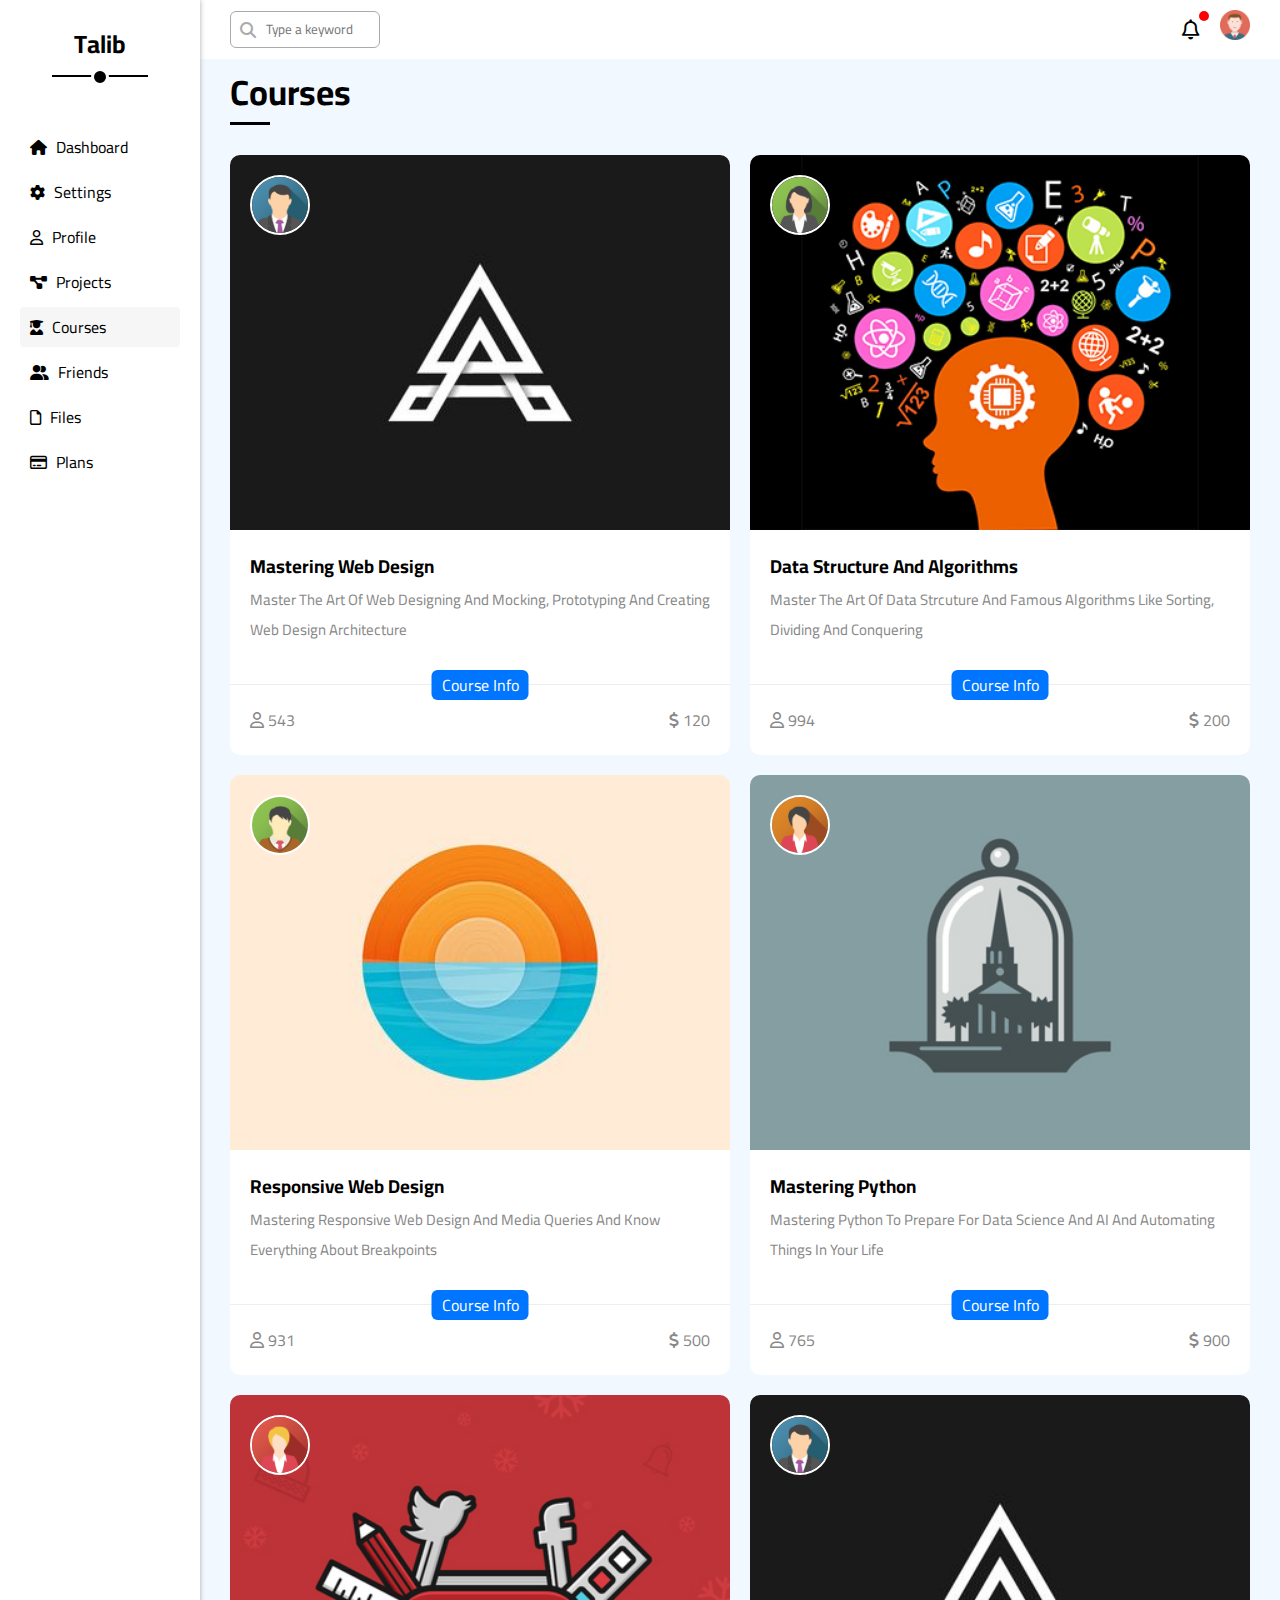
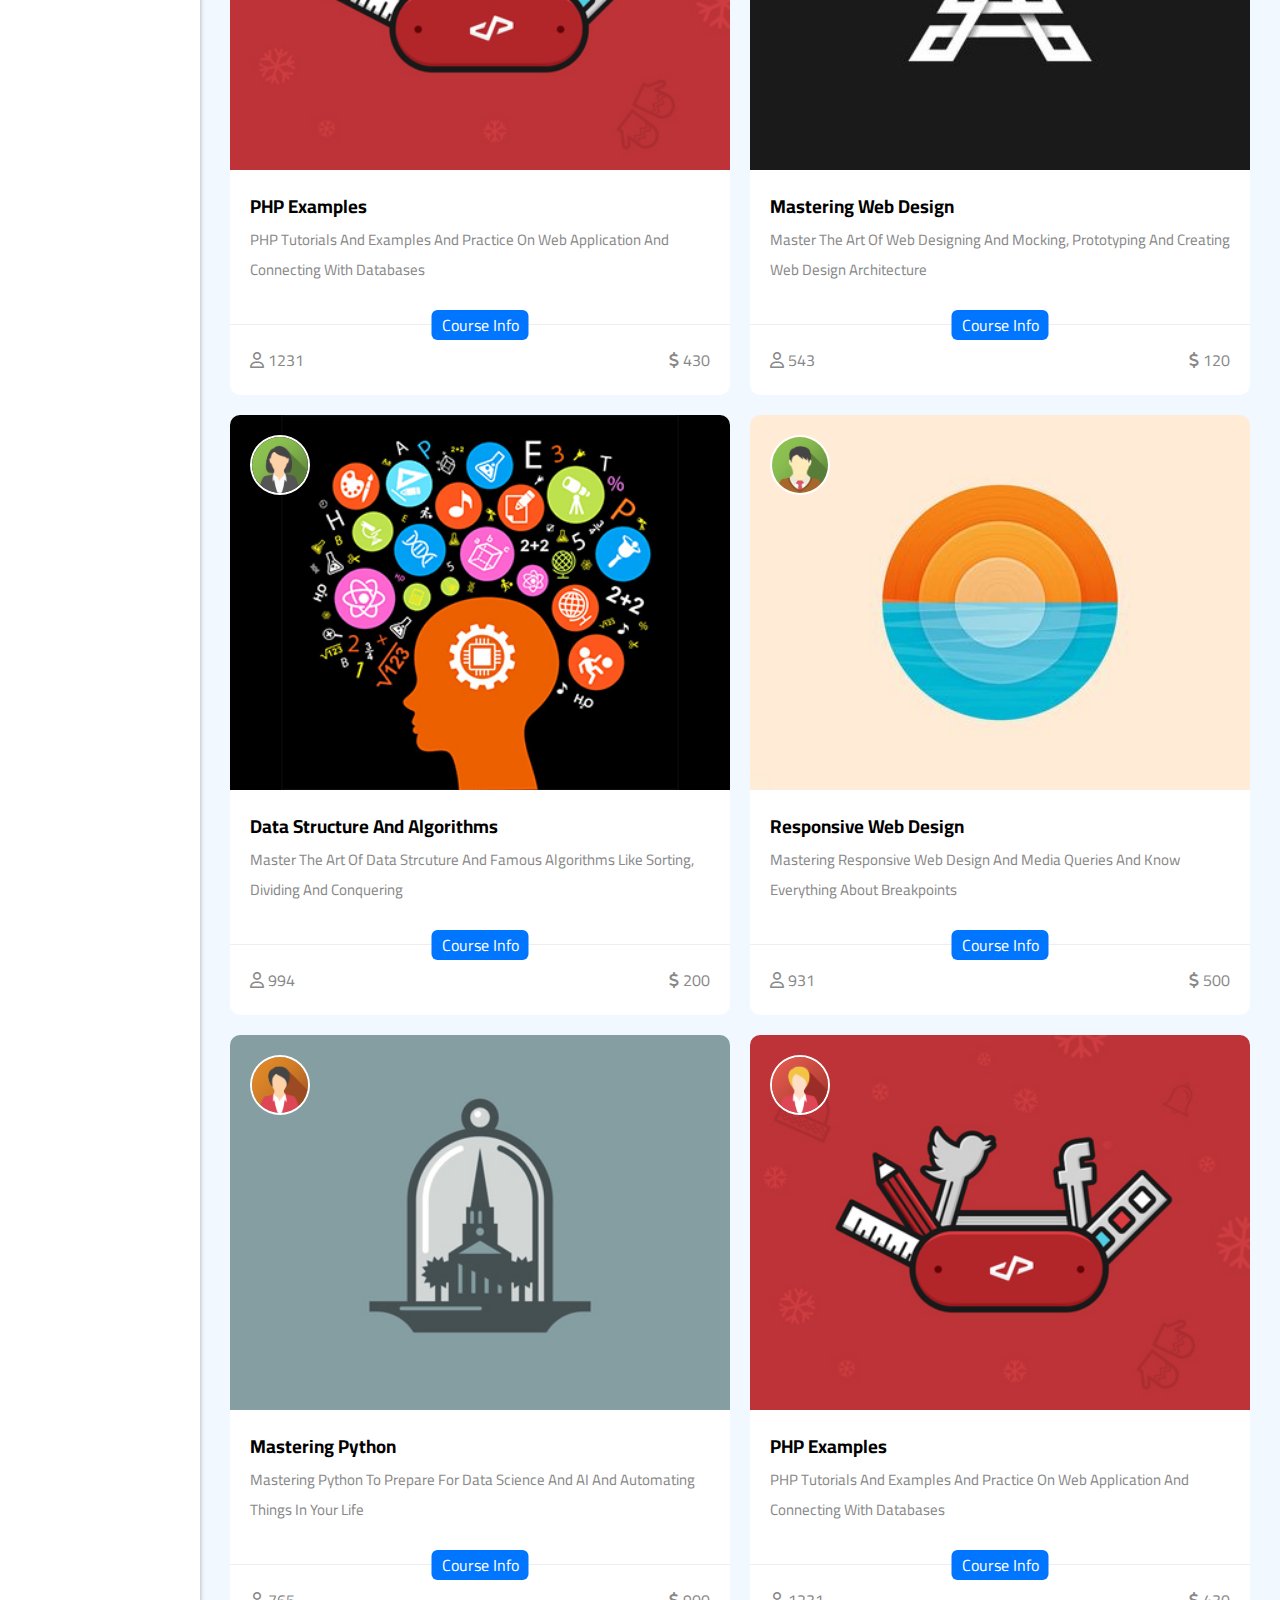
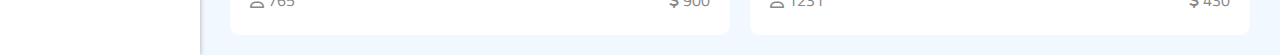
==== commit a440f02c: "Add files via upload" ====
--- a/courses.html
+++ b/courses.html
@@ -18,65 +18,66 @@
         rel="stylesheet">
     <!-- CSS FILE -->
     <link rel="stylesheet" href="./css/style.css">
-    <title>Dashboard</title>
+    <link rel="stylesheet" href="./css/fw.css">
+    <title>Courses</title>
 </head>
 
 <body>
-     <!-- ASIDE -->
-        <aside>
-                    <a href="#" class="logo">talib</a>
-                    <ul class="nav">
-                        <li>
-                            <a href="index.html">
-                                <i class="fa-solid fa-house"></i>
-                                <span>dashboard</span>
-                                </a>
-                        </li>
-                        <li>
-                            <a href="settings.html">
-                                <i class="fa-solid fa-gear"></i>
-                                <span>settings</span>
-                            </a>
-                        </li>
-                        <li>
-                            <a href="profile.html">
-                                <i class="fa-regular fa-user"></i>
-                                <span>profile</span>
-                            </a>
-                        </li>
-                        <li>
-                            <a href="projects.html">
-                                <i class="fa-solid fa-diagram-project"></i>
-                                <span>projects</span>
-                            </a>
-                        </li>
-                        <li class="active">
-                            <a href="courses.html">
-                                <i class="fa-solid fa-user-graduate"></i>
-                                <span>courses</span>
-                            </a>
-                        </li>
-                        <li>
-                            <a href="friends.html">
-                                <i class="fa-solid fa-user-group"></i>
-                                <span>friends</span>
-                            </a>
-                        </li>
-                        <li>
-                            <a href="files.html">
-                                <i class="fa-regular fa-file"></i>
-                                <span>files</span>
-                            </a>
-                        </li>
-                        <li>
-                            <a href="plans.html">
-                                <i class="fa-regular fa-credit-card"></i>
-                                <span>plans</span>
-                            </a>
-                        </li>
-                    </ul>
-        </aside>
-    <!-- ASIDE -->        
+    <!-- ASIDE -->
+    <aside>
+        <a href="#" class="logo">talib</a>
+        <ul class="nav">
+            <li>
+                <a href="index.html">
+                    <i class="fa-solid fa-house"></i>
+                    <span>dashboard</span>
+                </a>
+            </li>
+            <li>
+                <a href="settings.html">
+                    <i class="fa-solid fa-gear"></i>
+                    <span>settings</span>
+                </a>
+            </li>
+            <li>
+                <a href="profile.html">
+                    <i class="fa-regular fa-user"></i>
+                    <span>profile</span>
+                </a>
+            </li>
+            <li>
+                <a href="projects.html">
+                    <i class="fa-solid fa-diagram-project"></i>
+                    <span>projects</span>
+                </a>
+            </li>
+            <li class="active">
+                <a href="courses.html">
+                    <i class="fa-solid fa-user-graduate"></i>
+                    <span>courses</span>
+                </a>
+            </li>
+            <li>
+                <a href="friends.html">
+                    <i class="fa-solid fa-user-group"></i>
+                    <span>friends</span>
+                </a>
+            </li>
+            <li>
+                <a href="files.html">
+                    <i class="fa-regular fa-file"></i>
+                    <span>files</span>
+                </a>
+            </li>
+            <li>
+                <a href="plans.html">
+                    <i class="fa-regular fa-credit-card"></i>
+                    <span>plans</span>
+                </a>
+            </li>
+        </ul>
+    </aside>
+    <!-- ASIDE -->
 
     <div class="header-main">
         <!--  HEADER -->
@@ -97,11 +98,209 @@
         </header>
         <!--  HEADER -->
         <!-- MAIN -->
-        <main>
+        <main class="courses">
             <h1>courses</h1>
+            <div class="container">
+                <div class="courses-box box br-10 p-rel">
+                    <img class="course-avatar p-abs max-w-60 br-circle b-2" src="images/team-01.png" alt="">
+                    <img class="course-bg min-w-full max-w-full" src="images/course-01.jpg" alt="">
+                    <div class="course-title pt-10 pb-10 pr-20 pl-20">
+                        <h3>mastering web design</h3>
+                        <span class="c-888">Master The Art Of Web Designing And Mocking, Prototyping And Creating Web
+                            Design
+                            Architecture</span>
+                    </div>
+                    <div class="count p-rel flex-between p-20">
+                        <span class="c-info p-abs btn-shape">course info</span>
+                        <div class="course-sub">
+                            <i class="fa-regular fa-user"></i>
+                            <span>543</span>
+                        </div>
+                        <div class="course-price">
+                            <i class="fa-solid fa-dollar"></i>
+                            <span>120</span>
+                        </div>
+                    </div>
+                </div>
+                <div class="courses-box box br-10 p-rel">
+                    <img class="course-avatar p-abs max-w-60 br-circle b-2" src="images/team-02.png" alt="">
+                    <img class="course-bg min-w-full max-w-full" src="images/course-02.jpg" alt="">
+                    <div class="course-title pt-10 pb-10 pr-20 pl-20">
+                        <h3>Data Structure And Algorithms</h3>
+                        <span class="c-888">Master The Art Of Data Strcuture And Famous Algorithms Like Sorting,
+                            Dividing And Conquering</span>
+                    </div>
+                    <div class="count p-rel flex-between p-20">
+                        <span class="c-info p-abs btn-shape">course info</span>
+                        <div class="course-sub">
+                            <i class="fa-regular fa-user"></i>
+                            <span>994</span>
+                        </div>
+                        <div class="course-price">
+                            <i class="fa-solid fa-dollar"></i>
+                            <span>200</span>
+                        </div>
+                    </div>
+                </div>
+                <div class="courses-box box br-10 p-rel">
+                    <img class="course-avatar p-abs max-w-60 br-circle b-2" src="images/team-03.png" alt="">
+                    <img class="course-bg min-w-full max-w-full" src="images/course-03.jpg" alt="">
+                    <div class="course-title pt-10 pb-10 pr-20 pl-20">
+                        <h3>Responsive Web Design</h3>
+                        <span class="c-888">Mastering Responsive Web Design And Media Queries And Know Everything About Breakpoints</span>
+                    </div>
+                    <div class="count p-rel flex-between p-20">
+                        <span class="c-info p-abs btn-shape">course info</span>
+                        <div class="course-sub">
+                            <i class="fa-regular fa-user"></i>
+                            <span>931</span>
+                        </div>
+                        <div class="course-price">
+                            <i class="fa-solid fa-dollar"></i>
+                            <span>500</span>
+                        </div>
+                    </div>
+                </div>
+                <div class="courses-box box br-10 p-rel">
+                    <img class="course-avatar p-abs max-w-60 br-circle b-2" src="images/team-04.png" alt="">
+                    <img class="course-bg min-w-full max-w-full" src="images/course-04.jpg" alt="">
+                    <div class="course-title pt-10 pb-10 pr-20 pl-20">
+                        <h3>Mastering Python</h3>
+                        <span class="c-888">Mastering Python To Prepare For Data Science And AI And Automating Things in Your Life</span>
+                    </div>
+                    <div class="count p-rel flex-between p-20">
+                        <span class="c-info p-abs btn-shape">course info</span>
+                        <div class="course-sub">
+                            <i class="fa-regular fa-user"></i>
+                            <span>765</span>
+                        </div>
+                        <div class="course-price">
+                            <i class="fa-solid fa-dollar"></i>
+                            <span>900</span>
+                        </div>
+                    </div>
+                </div>
+                <div class="courses-box box br-10 p-rel">
+                    <img class="course-avatar p-abs max-w-60 br-circle b-2" src="images/team-05.png" alt="">
+                    <img class="course-bg min-w-full max-w-full" src="images/course-05.jpg" alt="">
+                    <div class="course-title pt-10 pb-10 pr-20 pl-20">
+                        <h3>PHP Examples</h3>
+                        <span class="c-888">PHP Tutorials And Examples And Practice On Web Application And Connecting With Databases</span>
+                    </div>
+                    <div class="count p-rel flex-between p-20">
+                        <span class="c-info p-abs btn-shape">course info</span>
+                        <div class="course-sub">
+                            <i class="fa-regular fa-user"></i>
+                            <span>1231</span>
+                        </div>
+                        <div class="course-price">
+                            <i class="fa-solid fa-dollar"></i>
+                            <span>430</span>
+                        </div>
+                    </div>
+                </div>
+                <div class="courses-box box br-10 p-rel">
+                    <img class="course-avatar p-abs max-w-60 br-circle b-2" src="images/team-01.png" alt="">
+                    <img class="course-bg min-w-full max-w-full" src="images/course-01.jpg" alt="">
+                    <div class="course-title pt-10 pb-10 pr-20 pl-20">
+                        <h3>mastering web design</h3>
+                        <span class="c-888">Master The Art Of Web Designing And Mocking, Prototyping And Creating Web
+                            Design
+                            Architecture</span>
+                    </div>
+                    <div class="count p-rel flex-between p-20">
+                        <span class="c-info p-abs btn-shape">course info</span>
+                        <div class="course-sub">
+                            <i class="fa-regular fa-user"></i>
+                            <span>543</span>
+                        </div>
+                        <div class="course-price">
+                            <i class="fa-solid fa-dollar"></i>
+                            <span>120</span>
+                        </div>
+                    </div>
+                </div>
+                <div class="courses-box box br-10 p-rel">
+                    <img class="course-avatar p-abs max-w-60 br-circle b-2" src="images/team-02.png" alt="">
+                    <img class="course-bg min-w-full max-w-full" src="images/course-02.jpg" alt="">
+                    <div class="course-title pt-10 pb-10 pr-20 pl-20">
+                        <h3>Data Structure And Algorithms</h3>
+                        <span class="c-888">Master The Art Of Data Strcuture And Famous Algorithms Like Sorting,
+                            Dividing And Conquering</span>
+                    </div>
+                    <div class="count p-rel flex-between p-20">
+                        <span class="c-info p-abs btn-shape">course info</span>
+                        <div class="course-sub">
+                            <i class="fa-regular fa-user"></i>
+                            <span>994</span>
+                        </div>
+                        <div class="course-price">
+                            <i class="fa-solid fa-dollar"></i>
+                            <span>200</span>
+                        </div>
+                    </div>
+                </div>
+                <div class="courses-box box br-10 p-rel">
+                    <img class="course-avatar p-abs max-w-60 br-circle b-2" src="images/team-03.png" alt="">
+                    <img class="course-bg min-w-full max-w-full" src="images/course-03.jpg" alt="">
+                    <div class="course-title pt-10 pb-10 pr-20 pl-20">
+                        <h3>Responsive Web Design</h3>
+                        <span class="c-888">Mastering Responsive Web Design And Media Queries And Know Everything About Breakpoints</span>
+                    </div>
+                    <div class="count p-rel flex-between p-20">
+                        <span class="c-info p-abs btn-shape">course info</span>
+                        <div class="course-sub">
+                            <i class="fa-regular fa-user"></i>
+                            <span>931</span>
+                        </div>
+                        <div class="course-price">
+                            <i class="fa-solid fa-dollar"></i>
+                            <span>500</span>
+                        </div>
+                    </div>
+                </div>
+                <div class="courses-box box br-10 p-rel">
+                    <img class="course-avatar p-abs max-w-60 br-circle b-2" src="images/team-04.png" alt="">
+                    <img class="course-bg min-w-full max-w-full" src="images/course-04.jpg" alt="">
+                    <div class="course-title pt-10 pb-10 pr-20 pl-20">
+                        <h3>Mastering Python</h3>
+                        <span class="c-888">Mastering Python To Prepare For Data Science And AI And Automating Things in Your Life</span>
+                    </div>
+                    <div class="count p-rel flex-between p-20">
+                        <span class="c-info p-abs btn-shape">course info</span>
+                        <div class="course-sub">
+                            <i class="fa-regular fa-user"></i>
+                            <span>765</span>
+                        </div>
+                        <div class="course-price">
+                            <i class="fa-solid fa-dollar"></i>
+                            <span>900</span>
+                        </div>
+                    </div>
+                </div>
+                <div class="courses-box box br-10 p-rel">
+                    <img class="course-avatar p-abs max-w-60 br-circle b-2" src="images/team-05.png" alt="">
+                    <img class="course-bg min-w-full max-w-full" src="images/course-05.jpg" alt="">
+                    <div class="course-title pt-10 pb-10 pr-20 pl-20">
+                        <h3>PHP Examples</h3>
+                        <span class="c-888">PHP Tutorials And Examples And Practice On Web Application And Connecting With Databases</span>
+                    </div>
+                    <div class="count p-rel flex-between p-20">
+                        <span class="c-info p-abs btn-shape">course info</span>
+                        <div class="course-sub">
+                            <i class="fa-regular fa-user"></i>
+                            <span>1231</span>
+                        </div>
+                        <div class="course-price">
+                            <i class="fa-solid fa-dollar"></i>
+                            <span>430</span>
+                        </div>
+                    </div>
+                </div>
+            </div>
         </main>
         <!-- MAIN -->
-        </div>
+    </div>
 
 </body>
 
--- a/css/style.css
+++ b/css/style.css
@@ -98,6 +98,7 @@
 .header-main {
     flex-grow: 1;
     min-height: 100vh;
+    width: 100px;
 }
 
 
@@ -312,10 +313,10 @@
 
 /* main */
 main {
-    grid-area: 2/2/11/11;
     padding: 0 30px;
     background-color: var(--main-bg);
     overflow: hidden;
+    width: 100%;
 }
 @media (max-width:580px) {
     main {
@@ -1525,6 +1526,7 @@
     -ms-border-radius: 50%;
     -o-border-radius: 50%;
     margin-bottom: 10px;
+    margin-top: 10px;
 }
 .profile-widgets .profile-info .user-info h3 {
     text-transform: capitalize;
@@ -1583,12 +1585,20 @@
    padding: 20px;
    border-bottom: 1px solid var(--eee-color);
    padding-right: 200px;
+   transition: .3s;
+   -webkit-transition: .3s;
+   -moz-transition: .3s;
+   -ms-transition: .3s;
+   -o-transition: .3s;
+}
+.private-info .p-info:hover  {
+    background-color: rgba(244, 67, 54, 0.03)
 }
 .private-info .p-info:first-child {
-   padding-top: 0px;
+   padding-top: 20px;
 }
 .private-info .p-info:last-child {
-   padding-bottom: 0px;
+   padding-bottom: 20px;
 }
 @media (max-width:992px) {
     .private-info .p-info {
@@ -1614,6 +1624,7 @@
     flex-wrap: wrap;
    column-gap: 20px;
 }
+
 .private-info .p-info .gi > span  {
     display: block;
    text-transform: capitalize;
@@ -1709,6 +1720,11 @@
     background-color: var(--eee-color);
     margin-right: 5px;
 }
+@media (max-width:580px) {
+    .profile-skills .skills .skill-row span {
+        font-size: 14px;
+    }
+}
 /* profile skills */
 /* profile activities */
 .profile-activities {
@@ -1778,4 +1794,138 @@
 /* profile activities */
 /* main ( profile ) */
 
-
+/* main ( projects ) */
+@media (max-width:991px) {
+    main.projects .pro-box {
+    text-align: center;
+    }
+}
+span.projects-date {
+    right: 10px;
+    top: 5px;
+}
+@media (max-width:991px) {
+    span.projects-date {
+        right: 50%;
+        transform: translateX(50%);
+        -webkit-transform: translateX(50%);
+        -moz-transform: translateX(50%);
+        -ms-transform: translateX(50%);
+        -o-transform: translateX(50%);
+}
+}
+ 
+@media (max-width:991px) {
+    main.projects .text {
+        margin-top: 20px;
+        line-height: 1.1;
+    }
+}
+main.projects .text h2 {
+    font-weight: 500;
+    font-size: 16px;
+} 
+main.projects .text span {
+    font-size: 14px;
+} 
+main.projects .projects-img {
+    margin-left: 20px;
+} 
+main.projects .projects-img img {
+    margin-left: -20px;
+    position: relative;
+    transition: .3s;
+    -webkit-transition: .3s;
+    -moz-transition: .3s;
+    -ms-transition: .3s;
+    -o-transition: .3s;
+    cursor: pointer;
+} 
+main.projects .projects-img img:hover {
+    z-index: 10;
+} 
+main.projects .project-kind {
+    margin:  10px 0;
+    padding: 10px 0;
+    text-transform: capitalize;
+    border-top: 1px solid var(--eee-color);
+    border-bottom: 1px solid var(--eee-color);
+    text-align: end;
+}
+
+@media (max-width:991px) {
+    main.projects .project-kind  {
+        text-align: center;
+    }
+}
+
+main.projects .project-kind span {
+    background-color: var(--eee-color);
+    font-size: 14px;
+}
+main.projects .pro-price {
+    display: flex;
+    align-items: center;
+    justify-content: space-between;
+}
+@media (max-width:991px) {
+    main.projects .pro-price  {
+        flex-direction: column;
+    }
+}
+main.projects .projects-progress {
+    width: 50%;
+    height: 6px;
+    border-radius: 3px;
+    overflow: hidden;
+    background-color: var(--eee-color);
+    -webkit-border-radius: 3px;
+    -moz-border-radius: 3px;
+    -ms-border-radius: 3px;
+    -o-border-radius: 3px;
+}
+@media (max-width:991px) {
+    main.projects .projects-progress {
+        width: 100%;
+    }
+}
+/* main ( projects ) */
+
+/* main ( courses ) */
+main.courses .container {
+    grid-template-columns: repeat(auto-fill,minmax(350px ,1fr));
+}
+
+@media (max-width: 580px) {
+main.courses .container {
+    grid-template-columns: repeat(auto-fill,minmax(250px ,1fr));
+}
+}
+main.courses .container img.course-avatar {
+    top: 20px;
+    left: 20px;
+}
+main.courses .container .course-title  {
+    text-transform: capitalize;
+    margin-bottom: 30px;
+}
+main.courses .container .course-title span  {
+    font-size: 15px;
+}
+main.courses .container .count  {
+    border-top: 1px solid var(--eee-color);
+    color: var(--p-color);
+    font-weight: 400;
+}
+main.courses .container .count .c-info  {
+    left: 50%;
+    transform: translateX(-50%);
+    top: -15px;
+    background-color: var(--blue-color);
+    color: white;
+    text-transform: capitalize;
+}
+
+/* main ( courses ) */
+
+
--- a/css/fw.css
+++ b/css/fw.css
@@ -0,0 +1,228 @@
+/* border */
+.br-3 {
+    border-radius: 3px;
+    -webkit-border-radius: 3px;
+    -moz-border-radius: 3px;
+    -ms-border-radius: 3px;
+    -o-border-radius: 3px;
+}
+.br-6 {
+    border-radius: 6px;
+    -webkit-border-radius: 6px;
+    -moz-border-radius: 6px;
+    -ms-border-radius: 6px;
+    -o-border-radius: 6px;
+}
+.br-10 {
+    border-radius: 10px;
+    -webkit-border-radius: 10px;
+    -moz-border-radius: 10px;
+    -ms-border-radius: 10px;
+    -o-border-radius: 10px;
+}
+.br-6-btn {
+    border-radius: 6px;
+    -webkit-border-radius: 6px;
+    -moz-border-radius: 6px;
+    -ms-border-radius: 6px;
+    -o-border-radius: 6px;
+}
+
+.br-circle {
+    border-radius: 50%;
+    -webkit-border-radius: 50%;
+    -moz-border-radius: 50%;
+    -ms-border-radius: 50%;
+    -o-border-radius: 50%;
+}
+.btn-shape {
+    padding: 0 10px;
+    border-radius: 6px;
+    -webkit-border-radius: 6px;
+    -moz-border-radius: 6px;
+    -ms-border-radius: 6px;
+    -o-border-radius: 6px;
+    width: fit-content;
+}
+.b-1 {
+    border: 1px solid white;
+}
+.b-2 {
+    border: 2px solid white;
+}
+/* border */
+
+/* padding + margin ... */
+.p-20 {
+    padding: 20px;
+}
+.pt-10 {
+    padding-top: 10px;
+}
+.pr-20 {
+    padding-right: 20px;
+}
+.pb-10 {
+    padding-bottom: 10px;
+}
+.pl-20 {
+    padding-left: 20px;
+}
+/* padding + margin ... */
+/* box model */
+.d-flex {
+    display: flex;
+}
+.flex-center {
+    display: flex;
+    justify-content: center;
+    align-items: center;
+}
+.flex-between {
+    display: flex;
+    justify-content: space-between;
+    align-items: center;
+}
+/* colors */
+.c-888 {
+    color: #888;
+}
+.c-blue {
+    color: #0075ff;
+}
+.c-orange {
+    color: #f59e0b;
+}
+.c-green {
+    color: #22c55e;
+}
+.c-red {
+    color: #f44336;
+}
+.c-twetter {
+    color: #1DA1F2;
+}
+.c-facebook {
+    color: #1877F2;
+}
+.c-youtube {
+    color: #CD201F;
+}
+.c-linkedin {
+    color: #0A66C2;
+}
+
+.bg-blue {
+    background-color: #0075ff;
+}
+.bg-orange {
+    background-color: #f59e0b;
+}
+.bg-green {
+    background-color: #22c55e;
+}
+.bg-red {
+    background-color: #f44336;
+}
+.bg-blue-20 {
+    background-color: rgb(0 117 255 / 20%);
+}
+.bg-orange-20 {
+    background-color: rgb(245 158 11 / 20%);
+}
+.bg-green-20 {
+    background-color: rgb(34 197 94 / 20%);
+}
+.bg-twetter {
+    background-color: #1DA1F2;
+}
+.bg-facebook {
+    background-color: #1877F2;
+}
+.bg-youtube {
+    background-color: #CD201F;
+}
+.bg-linkedin {
+    background-color: #0A66C2;
+}
+.bg-twetter-20 {
+    background-color: rgb(29 161 242 / 20%);
+}
+.bg-facebook-20 {
+    background-color: rgb(24 119 242 / 20%);
+}
+.bg-youtube-20 {
+    background-color: rgb(255 0 0 / 20%);
+}
+.bg-linkedin-20 {
+    background-color: rgb(0 119 181 / 20%);
+}
+/* colors */
+
+/* width + height */
+.min-w-full {
+    min-width: 100%;
+}
+.max-w-full {
+    max-width: 100%;
+}
+.max-w-40 {
+    width: 40px;
+}
+.max-w-60 {
+    width: 60px;
+}
+.w-20 {
+    width: 20%;
+}
+.w-30 {
+    width: 30%;
+}
+.w-40 {
+    width: 40%;
+}
+.w-55 {
+    width: 55%;
+}
+.w-60 {
+    width: 60%;
+}
+.w-75 {
+    width: 75%;
+}
+.w-80 {
+    width: 80%;
+}
+.w-90 {
+    width: 90%;
+}
+
+.full-w {
+    width: 100%;
+}
+.full-h {
+    height: 100%;
+}
+
+/* width + height */
+/* position */
+.p-rel {
+    position: relative;
+}
+.p-abs {
+    position: absolute;
+}
+/* position */
+/* font */
+.fs-14 {
+    font-size: 14px;
+}
+/* font */
+/* other */
+@media (max-width:767px) {
+    .hide-mobile {
+        display: none;
+    }
+}
+/* other */
+
